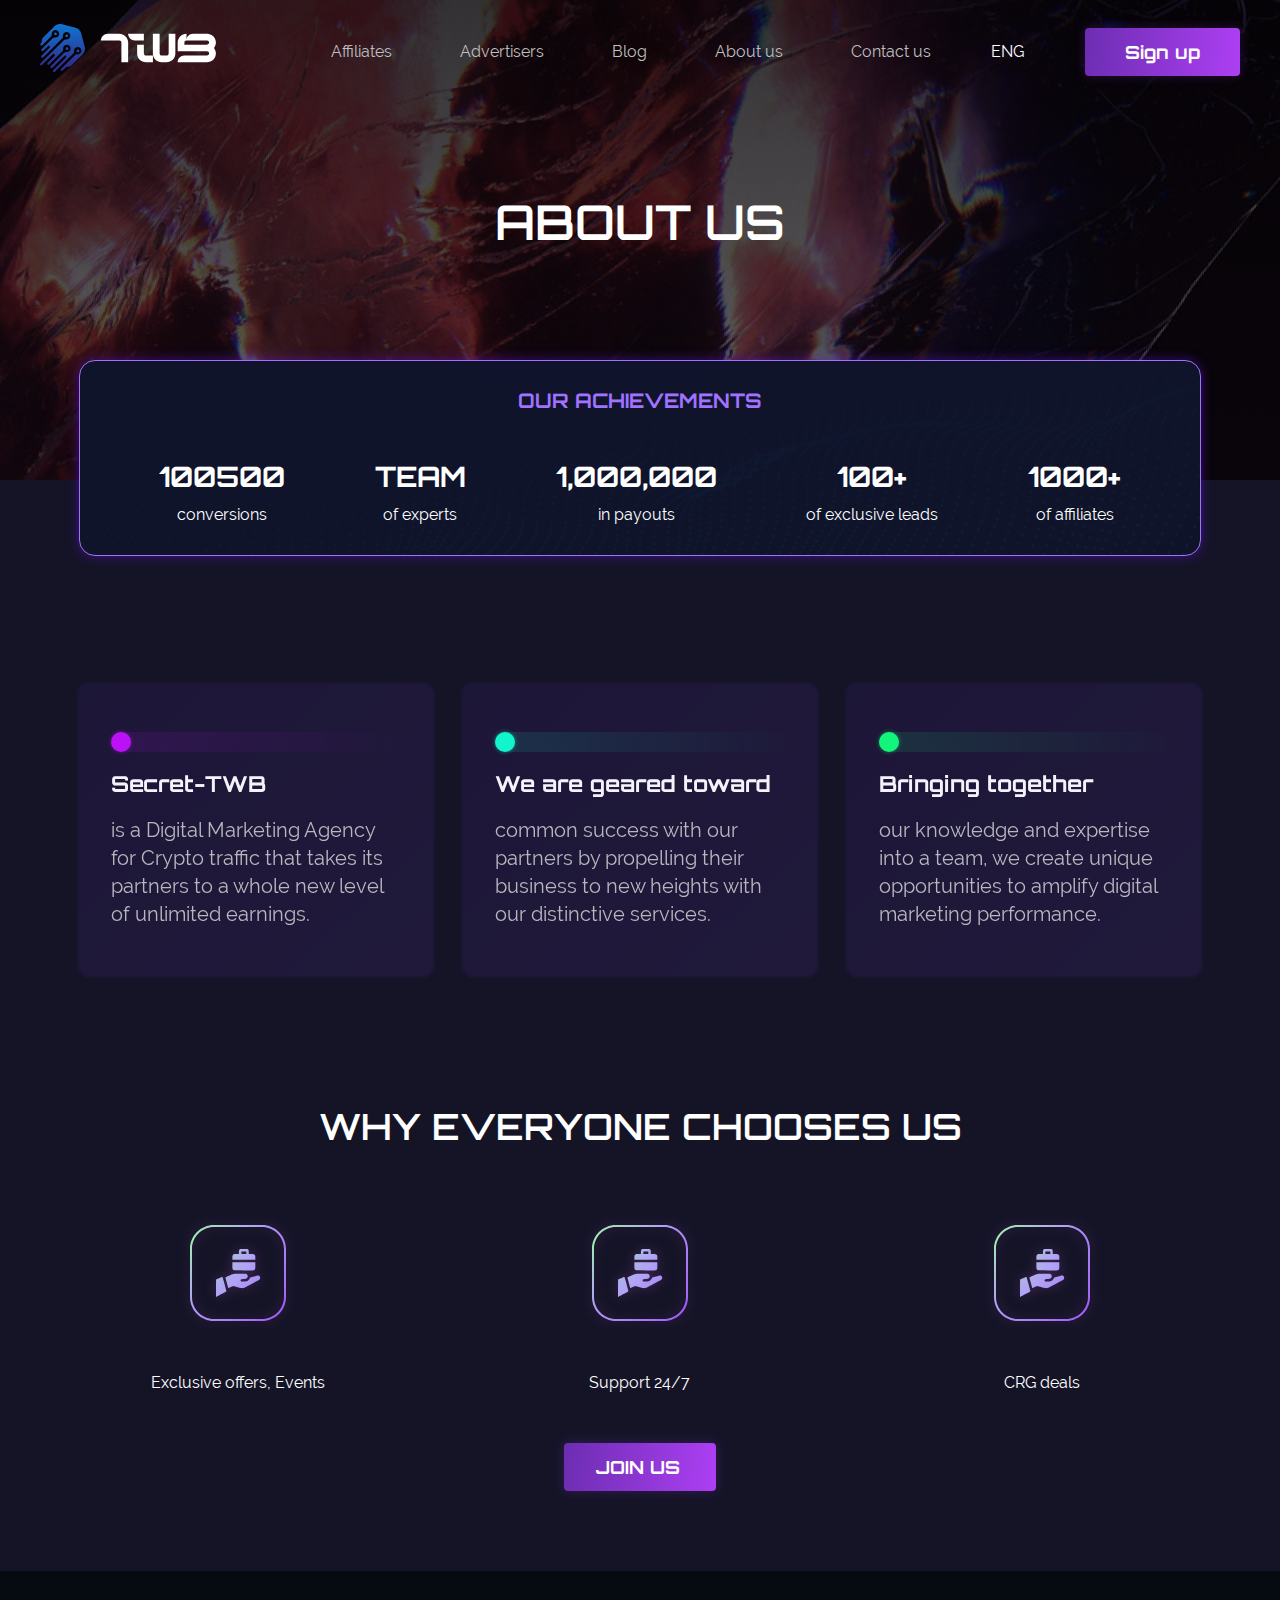
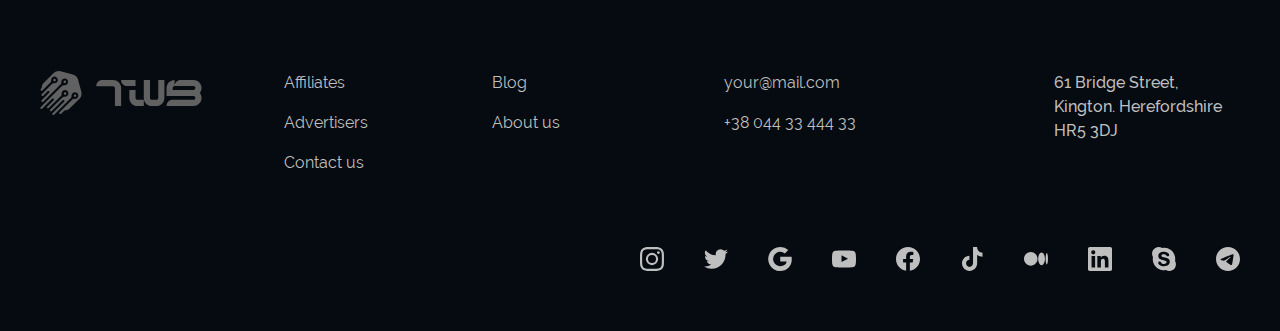
==== about.html @ 5ee5af03 "добавил файлы проекта" ====
<!DOCTYPE html>
<html lang="en">
  <head>
    <meta charset="UTF-8">
    <meta http-equiv="X-UA-Compatible" content="IE=edge">
    <meta name="viewport" content="width=device-width, initial-scale=1.0">
    <link rel="stylesheet" href="https://cdn.jsdelivr.net/npm/swiper/swiper-bundle.min.css">
    <link rel="stylesheet" href="../css/style.css">
    <title>Home</title>
  </head>
  <body>
    <header class="header header--secondary">
      <div class="container"> <a class="header__logo" href="#"><img src="../images/logo.svg" alt=""></a>
        <nav class="header-nav"> 
          <ul class="header-nav__list"> 
            <li class="header-nav__item"> <a href="">Affiliates</a></li>
            <li class="header-nav__item"> <a href="">Advertisers</a></li>
            <li class="header-nav__item"> <a href="">Blog</a></li>
            <li class="header-nav__item"> <a href="">About us</a></li>
            <li class="header-nav__item"> <a href="">Contact us</a></li>
          </ul>
          <div class="header__lang">ENG</div>
        </nav>
        <div class="header__btn btn">Sign up</div>
        <div class="header__burger"> <span> </span><span> </span><span> </span></div>
      </div>
    </header>
    <main>
      <div class="about">
        <section class="page-head"> 
          <div class="container"> 
            <h1 class="page-head__title">About us</h1>
          </div>
        </section>
        <section class="page-section">
          <div class="achievements"> 
            <div class="container"> 
              <div class="achievements-content">
                <div class="achievements__title">OUR ACHIEVEMENTS</div>
                <div class="achievements__list"> 
                  <div class="achievements__item"> <span>100500</span>conversions</div>
                  <div class="achievements__item"> <span>team</span>of experts</div>
                  <div class="achievements__item"> <span>1,000,000</span>in payouts</div>
                  <div class="achievements__item"> <span>100+</span>of exclusive leads</div>
                  <div class="achievements__item"> <span>1000+</span>of affiliates</div>
                </div>
              </div>
            </div>
          </div>
        </section>
        <section class="page-section">
          <div class="container"> 
            <div class="about__cards">
              <div class="card">
                <div class="card__line card__line--purple"> 
                  <div class="card__line-dot"></div>
                </div>
                <div class="card__title">Secret-TWB</div>
                <div class="card__desc">is a Digital Marketing Agency for Crypto traffic that takes its partners to a whole new level of unlimited earnings.</div>
              </div>
              <div class="card">
                <div class="card__line card__line--blue"> 
                  <div class="card__line-dot"></div>
                </div>
                <div class="card__title">We are geared toward</div>
                <div class="card__desc">common success with our partners by propelling their business to new heights with our distinctive services.</div>
              </div>
              <div class="card">
                <div class="card__line card__line--green"> 
                  <div class="card__line-dot"></div>
                </div>
                <div class="card__title">Bringing together</div>
                <div class="card__desc">our knowledge and expertise into a team, we create unique opportunities to amplify digital marketing performance.</div>
              </div>
            </div>
          </div>
        </section>
        <section class="page-section">
          <div class="advantages"> 
            <div class="container"> 
              <h2 class="advantages__title">Why Everyone Chooses Us</h2>
              <div class="advantages__list"> 
                <div class="advantages__item"> 
                  <div class="advantages__item-img"> <img src="../images/benefits-1.svg" alt="Events"></div>
                  <div class="advantages__item-title">Exclusive offers, Events</div>
                </div>
                <div class="advantages__item"> 
                  <div class="advantages__item-img"> <img src="../images/benefits-1.svg" alt="Events"></div>
                  <div class="advantages__item-title">Support 24/7</div>
                </div>
                <div class="advantages__item"> 
                  <div class="advantages__item-img"> <img src="../images/benefits-1.svg" alt="Events"></div>
                  <div class="advantages__item-title">CRG deals</div>
                </div>
              </div>
              <div class="advantages__btn btn">Join us</div>
            </div>
          </div>
        </section>
      </div>
    </main>
    <footer class="footer"> 
      <div class="container">
        <div class="footer-main"> <a class="footer__logo" href="#"><img src="../images/logo-footer.svg" alt="TWB"></a>
          <nav class="footer-nav"> 
            <ul class="footer-nav__list"> 
              <li class="footer-nav__item"> <a href="#">Affiliates</a></li>
              <li class="footer-nav__item"> <a href="#">Advertisers </a></li>
              <li class="footer-nav__item"> <a href="#">Contact us </a></li>
              <li class="footer-nav__item"> <a href="#">Blog</a></li>
              <li class="footer-nav__item"> <a href="#">About us</a></li>
            </ul>
          </nav>
          <div class="footer__contacts">
            <div class="footer__contacts-col"> <a class="footer__mail" href="mailto:your@mail.com">your@mail.com</a><a class="footer__tel" href="tel:+380443344433">+38 044 33 444 33</a></div>
            <div class="footer__adress">61 Bridge Street, <br> Kington. Herefordshire HR5 3DJ</div>
          </div>
        </div>
        <div class="footer__bottom">
          <div class="socials">   
            <div class="socials-col"> <a class="socials__item" href="#">
                <svg width="24" height="24" aria-hidden="true">
                  <use xlink:href="../images/sprite.svg#instagram"></use>
                </svg></a><a class="socials__item" href="#">
                <svg width="24" height="24" aria-hidden="true">
                  <use xlink:href="../images/sprite.svg#twitter"></use>
                </svg></a><a class="socials__item" href="#">
                <svg width="24" height="24" aria-hidden="true">
                  <use xlink:href="../images/sprite.svg#google"></use>
                </svg></a><a class="socials__item" href="#">
                <svg width="24" height="24" aria-hidden="true">
                  <use xlink:href="../images/sprite.svg#youtube"></use>
                </svg></a><a class="socials__item" href="#">
                <svg width="24" height="24" aria-hidden="true">
                  <use xlink:href="../images/sprite.svg#facebook"></use>
                </svg></a></div>
            <div class="socials-col"><a class="socials__item" href="#">
                <svg width="24" height="24" aria-hidden="true">
                  <use xlink:href="../images/sprite.svg#tiktok"></use>
                </svg></a><a class="socials__item" href="#">
                <svg width="24" height="24" aria-hidden="true">
                  <use xlink:href="../images/sprite.svg#medium"></use>
                </svg></a><a class="socials__item" href="#">
                <svg width="24" height="24" aria-hidden="true">
                  <use xlink:href="../images/sprite.svg#linkedin"></use>
                </svg></a><a class="socials__item" href="#">
                <svg width="24" height="24" aria-hidden="true">
                  <use xlink:href="../images/sprite.svg#skype"></use>
                </svg></a><a class="socials__item" href="#">
                <svg width="24" height="24" aria-hidden="true">
                  <use xlink:href="../images/sprite.svg#telegram"></use>
                </svg></a></div>
          </div>
        </div>
      </div>
    </footer>
    <script src="https://cdn.jsdelivr.net/npm/swiper/swiper-bundle.min.js"> </script>
    <script src="scripts/script.js"></script>
  </body>
</html>
---- css/style.css ----
@font-face {
  font-family: "Orbitron";
  src: url("../../fonts/Orbitron-Bold.ttf") format("truetype");
  font-weight: 700;
  font-style: normal;
}
@font-face {
  font-family: "Orbitron";
  src: url("../../fonts/Orbitron-SemiBold.ttf") format("truetype");
  font-weight: 800;
  font-style: normal;
}
@font-face {
  font-family: "Raleway";
  src: url("../../fonts/Raleway-Regular.ttf") format("truetype"), url("../../fonts/Raleway-Regular.eot") format("eot"), url("../../fonts/Raleway-Regular.woff") format("woff");
  font-weight: 400;
  font-style: normal;
}
@font-face {
  font-family: "Raleway";
  src: url("../../fonts/Raleway-Medium.ttf") format("truetype"), url("../../fonts/Raleway-Medium.eot") format("eot"), url("../../fonts/Raleway-Medium.woff") format("woff");
  font-weight: 500;
  font-style: normal;
}
@font-face {
  font-family: "Raleway";
  src: url("../../fonts/Raleway-Semibold.ttf") format("truetype"), url("../../fonts/Raleway-Semibold.eot") format("eot"), url("../../fonts/Raleway-Semibold.woff") format("woff");
  font-weight: 600;
  font-style: normal;
}
*, body {
  -webkit-box-sizing: border-box;
  box-sizing: border-box;
  margin: 0;
  padding: 0;
  scroll-behavior: smooth;
}

body {
  font-family: "Raleway", sans-serif;
  font-size: 16px;
  line-height: 24px;
  background-color: #151427;
  color: #fff;
}

h1, h2, h3, h4, h5, p {
  margin: 0;
  padding: 0;
}

h1 {
  font-family: "Orbitron", sans-serif;
  font-size: 48px;
  line-height: 60px;
  font-weight: 800;
  text-transform: uppercase;
}

h2 {
  font-family: "Orbitron", sans-serif;
  font-size: 36px;
  line-height: 45px;
  font-weight: 800;
  text-align: center;
  text-transform: uppercase;
}

.container {
  max-width: 1202px;
  padding: 0 40px;
  margin: 0 auto;
}

ul {
  padding-left: 0;
}

li {
  padding-left: 0;
  list-style: none;
}

img {
  max-width: 100%;
}

a {
  color: #BFBFBF;
  text-decoration: none;
}
a:hover {
  color: #B742FE;
}

.form__input {
  width: 100%;
  padding: 12px 16px;
  height: 48px;
  font-family: "Raleway";
  font-size: 18px;
  line-height: 24px;
  color: #fff;
  background: #0D1318;
  border: 1px solid #616161;
  -webkit-box-shadow: inset 0px 0px 4px rgba(0, 0, 0, 0.25);
  box-shadow: inset 0px 0px 4px rgba(0, 0, 0, 0.25);
  outline: none;
  border: 1px solid transparent;
  border-radius: 2px;
}
.form__input::-webkit-input-placeholder {
  font-size: 18px;
  line-height: 24px;
  color: #616161;
}
.form__input::-moz-placeholder {
  font-size: 18px;
  line-height: 24px;
  color: #616161;
}
.form__input:-ms-input-placeholder {
  font-size: 18px;
  line-height: 24px;
  color: #616161;
}
.form__input::-ms-input-placeholder {
  font-size: 18px;
  line-height: 24px;
  color: #616161;
}
.form__input::placeholder {
  font-size: 18px;
  line-height: 24px;
  color: #616161;
}
.form__input:focus {
  border: 1px solid #616161;
}
.form__input:focus::-webkit-input-placeholder {
  display: none;
  opacity: 0;
}
.form__input:focus::-moz-placeholder {
  display: none;
  opacity: 0;
}
.form__input:focus:-ms-input-placeholder {
  display: none;
  opacity: 0;
}
.form__input:focus::-ms-input-placeholder {
  display: none;
  opacity: 0;
}
.form__input:focus::placeholder {
  display: none;
  opacity: 0;
}
.form__input._fill {
  border: 1px solid #616161;
}

.form__textarea {
  -webkit-box-sizing: border-box;
  box-sizing: border-box;
  max-width: 630px;
  width: 100%;
  padding: 12px 16px;
  height: 144px;
  font-family: "Raleway";
  font-size: 18px;
  line-height: 24px;
  color: #fff;
  background: #0D1318;
  border: 1px solid #616161;
  -webkit-box-shadow: inset 0px 0px 4px rgba(0, 0, 0, 0.25);
  box-shadow: inset 0px 0px 4px rgba(0, 0, 0, 0.25);
  border: 1px solid transparent;
  outline: none;
  border-radius: 2px;
}
.form__textarea::-webkit-input-placeholder {
  font-size: 18px;
  line-height: 24px;
  color: #616161;
}
.form__textarea::-moz-placeholder {
  font-size: 18px;
  line-height: 24px;
  color: #616161;
}
.form__textarea:-ms-input-placeholder {
  font-size: 18px;
  line-height: 24px;
  color: #616161;
}
.form__textarea::-ms-input-placeholder {
  font-size: 18px;
  line-height: 24px;
  color: #616161;
}
.form__textarea::placeholder {
  font-size: 18px;
  line-height: 24px;
  color: #616161;
}
.form__textarea:focus {
  border: 1px solid #616161;
}
.form__textarea:focus::-webkit-input-placeholder {
  display: none;
  opacity: 0;
}
.form__textarea:focus::-moz-placeholder {
  display: none;
  opacity: 0;
}
.form__textarea:focus:-ms-input-placeholder {
  display: none;
  opacity: 0;
}
.form__textarea:focus::-ms-input-placeholder {
  display: none;
  opacity: 0;
}
.form__textarea:focus::placeholder {
  display: none;
  opacity: 0;
}
.form__textarea._fill {
  border: 1px solid #616161;
}

.form__item {
  margin-bottom: 19px;
}

.form__btn {
  margin-top: 24px;
}
.form__btn .btn {
  max-width: 100%;
  width: 100%;
}

.btn {
  display: inline-block;
  width: auto;
  font-family: "Orbitron", sans-serif;
  font-size: 18px;
  line-height: 48px;
  color: #fff;
  padding: 0 40px;
  height: 48px;
  border: none;
  outline: none;
  color: #fff;
  cursor: pointer;
  background: linear-gradient(95.28deg, #602AA5 -18.92%, #B742FE 115.82%);
  -webkit-box-shadow: 0px 0px 12px rgba(140, 54, 210, 0.25);
  box-shadow: 0px 0px 12px rgba(140, 54, 210, 0.25);
  border-radius: 4px;
}
.btn:hover {
  background: #A268EB;
  -webkit-box-shadow: 0px 0px 12px rgba(140, 54, 210, 0.25);
  box-shadow: 0px 0px 12px rgba(140, 54, 210, 0.25);
}

.header {
  width: 100%;
  padding: 24px 0;
  border-bottom: 1px solid rgba(255, 255, 255, 0.1);
}
.header--secondary {
  position: absolute;
  border-bottom: none;
  top: 0;
  left: 0;
  right: 0;
}
.header .container {
  max-width: 1370px;
  width: 100%;
  padding: 0 40px;
  margin: 0 auto;
  display: -webkit-box;
  display: -ms-flexbox;
  display: flex;
  -webkit-box-pack: justify;
  -ms-flex-pack: justify;
  justify-content: space-between;
  -webkit-box-align: center;
  -ms-flex-align: center;
  align-items: center;
}

.header-nav {
  max-width: 703px;
  width: 100%;
  display: -webkit-box;
  display: -ms-flexbox;
  display: flex;
  -webkit-box-align: center;
  -ms-flex-align: center;
  align-items: center;
}

.header-nav__list {
  display: -webkit-box;
  display: -ms-flexbox;
  display: flex;
  -webkit-box-align: center;
  -ms-flex-align: center;
  align-items: center;
  -webkit-box-pack: justify;
  -ms-flex-pack: justify;
  justify-content: space-between;
  max-width: 600px;
  width: 100%;
}

.header-nav__item {
  font-size: 16px;
  line-height: 24px;
}
.header-nav__item a {
  color: #BFBFBF;
}
.header-nav__item a:hover {
  color: #B742FE;
}

.header__lang {
  margin-left: 60px;
}

.header__burger {
  display: none;
}

.footer {
  padding: 100px 0 60px;
  background: #050B10;
}
.footer .container {
  max-width: 1370px;
  width: 100%;
}

.footer-main {
  display: -webkit-box;
  display: -ms-flexbox;
  display: flex;
  margin-bottom: 72px;
}

.footer-nav {
  max-width: 400px;
  width: 100%;
  margin: 0 40px 0 auto;
}

.footer-nav__list {
  -webkit-column-count: 2;
  -moz-column-count: 2;
  column-count: 2;
  width: 100%;
}

.footer-nav__item {
  display: block;
  font-size: 16px;
  line-height: 24px;
  margin-bottom: 16px;
}

.footer__contacts {
  display: -webkit-box;
  display: -ms-flexbox;
  display: flex;
  -webkit-box-align: start;
  -ms-flex-align: start;
  align-items: flex-start;
  -webkit-box-pack: justify;
  -ms-flex-pack: justify;
  justify-content: space-between;
  max-width: 516px;
  width: 100%;
}

.footer__mail {
  display: block;
  font-size: 16px;
  line-height: 24px;
  margin-bottom: 16px;
}

.footer__adress {
  max-width: 186px;
  font-weight: 500;
  color: #BFBFBF;
}

.socials {
  display: -webkit-box;
  display: -ms-flexbox;
  display: flex;
  -webkit-box-align: center;
  -ms-flex-align: center;
  align-items: center;
  -webkit-box-pack: end;
  -ms-flex-pack: end;
  justify-content: flex-end;
  gap: 40px;
}

.socials-col {
  display: grid;
  grid-template-columns: repeat(5, 1fr);
  gap: 40px;
}

.socials__item {
  display: block;
}
.socials__item svg {
  display: block;
  fill: #BFBFBF;
}
.socials__item:hover svg {
  fill: #B742FE;
}

.hero {
  background: url("../images/hero-bg.png") center calc(100% - 30px)/cover no-repeat;
}

.hero-content {
  display: -webkit-box;
  display: -ms-flexbox;
  display: flex;
  -webkit-box-align: center;
  -ms-flex-align: center;
  align-items: center;
  padding-bottom: 111px;
  position: relative;
}
.hero-content::before {
  display: block;
  position: absolute;
  content: "";
  bottom: 10px;
  width: 100%;
  height: 2px;
  background: rgb(255, 255, 255);
  background: -webkit-gradient(linear, left top, right top, from(rgba(255, 255, 255, 0)), color-stop(50%, rgba(255, 255, 255, 0.2077205882)), to(rgba(255, 255, 255, 0)));
  background: linear-gradient(90deg, rgba(255, 255, 255, 0) 0%, rgba(255, 255, 255, 0.2077205882) 50%, rgba(255, 255, 255, 0) 100%);
  z-index: 2;
}

.hero__title {
  font-family: "Orbitron", sans-serif;
  font-size: 48px;
  line-height: 60px;
  text-transform: uppercase;
  margin-bottom: 16px;
}

.hero__info {
  max-width: 479px;
}

.hero__desc {
  font-size: 20px;
  line-height: 28px;
  color: #BFBFBF;
}

.hero__scroll {
  position: absolute;
  width: auto;
  display: block;
  left: 50%;
  bottom: 80px;
  -webkit-transform: translateX(-50%);
  transform: translateX(-50%);
  cursor: pointer;
}
.hero__scroll span {
  display: block;
  font-family: "Orbitron", sans-serif;
  text-align: center;
  text-transform: uppercase;
  font-size: 12px;
  line-height: 15px;
  margin-bottom: 8px;
  color: #BFBFBF;
}
.hero__scroll svg {
  display: block;
  margin: 0 auto;
  -webkit-transform: translateY(0);
  transform: translateY(0);
  -webkit-transition: 0.2s;
  transition: 0.2s;
}
.hero__scroll:hover {
  opacity: 0.7;
}
.hero__scroll:hover svg {
  -webkit-transform: translateY(5px);
  transform: translateY(5px);
  -webkit-transition: 0.5s;
  transition: 0.5s;
}

.company-content {
  display: -webkit-box;
  display: -ms-flexbox;
  display: flex;
  -webkit-box-align: center;
  -ms-flex-align: center;
  align-items: center;
  padding: 84px 0 119px;
  position: relative;
}
.company-content::before {
  display: block;
  position: absolute;
  content: "";
  bottom: 10px;
  width: 100%;
  height: 2px;
  background: rgb(255, 255, 255);
  background: -webkit-gradient(linear, left top, right top, from(rgba(255, 255, 255, 0)), color-stop(50%, rgba(255, 255, 255, 0.2077205882)), to(rgba(255, 255, 255, 0)));
  background: linear-gradient(90deg, rgba(255, 255, 255, 0) 0%, rgba(255, 255, 255, 0.2077205882) 50%, rgba(255, 255, 255, 0) 100%);
  z-index: 2;
}

.company__info {
  max-width: 520px;
  width: 100%;
  margin-right: 15px;
}

.company__desc {
  font-size: 18px;
  line-height: 28px;
  margin-bottom: 40px;
  color: #BFBFBF;
}
.company__desc p + p {
  margin-top: 24px;
}

.benefits {
  padding: 100px 0 142px;
}

.benefits__title {
  margin-bottom: 64px;
}

.benefits-list {
  display: grid;
  grid-template-columns: repeat(3, 1fr);
  gap: 75px 85px;
}

.benefits__item {
  display: -webkit-box;
  display: -ms-flexbox;
  display: flex;
  -webkit-box-align: center;
  -ms-flex-align: center;
  align-items: center;
  -webkit-box-orient: vertical;
  -webkit-box-direction: normal;
  -ms-flex-direction: column;
  flex-direction: column;
  text-align: center;
}

.benefits__item-desc {
  font-size: 20px;
  line-height: 28px;
  letter-spacing: 0.3px;
}

.benefits__item-title {
  font-size: 18px;
  line-height: 32px;
  font-weight: 500;
}

.main-bottom {
  max-width: 1920px;
  width: 100%;
  margin: 0 auto;
  display: grid;
  grid-template-columns: 1fr 1fr;
}

.main-bottom__item {
  padding: 64px 66px;
  position: relative;
}
.main-bottom__item--left {
  background: url("../images/affiliates-left.png") center center/cover no-repeat;
}
.main-bottom__item--left .main-bottom__info {
  max-width: 410px;
  display: -webkit-box;
  display: -ms-flexbox;
  display: flex;
  -webkit-box-orient: vertical;
  -webkit-box-direction: normal;
  -ms-flex-direction: column;
  flex-direction: column;
  -webkit-box-align: center;
  -ms-flex-align: center;
  align-items: center;
  text-align: center;
  margin: 0 90px 0 auto;
}
.main-bottom__item--left .main-bottom__img {
  top: 22px;
  left: 14%;
}
.main-bottom__item--right {
  background: url("../images/affiliates-right.png") center center/cover no-repeat;
}
.main-bottom__item--right .main-bottom__info {
  max-width: 520px;
  display: -webkit-box;
  display: -ms-flexbox;
  display: flex;
  -webkit-box-orient: vertical;
  -webkit-box-direction: normal;
  -ms-flex-direction: column;
  flex-direction: column;
  -webkit-box-align: center;
  -ms-flex-align: center;
  align-items: center;
  text-align: center;
  margin: 0 auto 0 35px;
}
.main-bottom__item--right .main-bottom__img {
  right: 0;
  bottom: -40%;
}

.main-bottom__title {
  margin-bottom: 24px;
}

.main-bottom__desc {
  margin-bottom: 40px;
  letter-spacing: 0.3px;
  font-size: 20px;
  line-height: 32px;
  color: #BFBFBF;
}

.main-bottom__img {
  position: absolute;
}

.main-bottom__btn {
  height: 48px;
  padding: 8px 24px;
  display: -webkit-box;
  display: -ms-flexbox;
  display: flex;
  -webkit-box-align: center;
  -ms-flex-align: center;
  align-items: center;
  font-family: "Raleway", sans-serif;
  font-size: 18px;
  line-height: 32px;
  font-weight: 600;
}
.main-bottom__btn svg {
  display: block;
  margin-left: 8px;
}

.page-head {
  padding: 192px 0 0 0;
  min-height: 480px;
}
.page-head .container {
  display: -webkit-box;
  display: -ms-flexbox;
  display: flex;
  -webkit-box-orient: vertical;
  -webkit-box-direction: normal;
  -ms-flex-direction: column;
  flex-direction: column;
  -webkit-box-align: center;
  -ms-flex-align: center;
  align-items: center;
  text-align: center;
}

.page-head__title {
  margin-bottom: 40px;
}

.page-section + .page-section {
  margin-top: 128px;
}

.page-section__title {
  margin-bottom: 64px;
}

.page-head__desc {
  max-width: 438px;
  font-size: 20px;
  line-height: 1.4;
  letter-spacing: 0.3px;
  color: #BFBFBF;
  margin-bottom: 57px;
}

.page-head__scroll {
  display: -webkit-box;
  display: -ms-flexbox;
  display: flex;
  -webkit-box-align: center;
  -ms-flex-align: center;
  align-items: center;
  -webkit-box-orient: vertical;
  -webkit-box-direction: normal;
  -ms-flex-direction: column;
  flex-direction: column;
}
.page-head__scroll span {
  text-transform: uppercase;
  font-family: "Orbitron";
  font-size: 12px;
  line-height: 1.2;
  color: #BFBFBF;
  margin-bottom: 4.5px;
}

.slider__btn {
  position: absolute;
  width: 32px;
  height: 32px;
  border-radius: 50%;
  background: linear-gradient(140.19deg, rgba(217, 217, 217, 0.31) -7.53%, rgba(217, 217, 217, 0) 87.78%);
  cursor: pointer;
}
.slider__btn:hover {
  opacity: 0.5;
}

.slider__btn--next {
  position: absolute;
}
.slider__btn--next svg {
  position: absolute;
  display: block;
  top: 50%;
  left: 50%;
  -webkit-transform: translate(-50%, -50%) rotate(-90deg);
  transform: translate(-50%, -50%) rotate(-90deg);
}

.slider__btn--prev {
  position: absolute;
}
.slider__btn--prev svg {
  position: absolute;
  display: block;
  top: 50%;
  left: 50%;
  -webkit-transform: translate(-50%, -50%) rotate(90deg);
  transform: translate(-50%, -50%) rotate(90deg);
}

.slider__btn {
  position: absolute;
  top: 50%;
  -webkit-transform: translateY(-50%);
  transform: translateY(-50%);
}

.slider__btn--next {
  right: 0;
}

.slider__btn--prev {
  left: 0;
}

.swiper-pagination {
  display: -webkit-box;
  display: -ms-flexbox;
  display: flex;
  -webkit-box-align: center;
  -ms-flex-align: center;
  align-items: center;
  -webkit-box-pack: center;
  -ms-flex-pack: center;
  justify-content: center;
  bottom: 0;
}
.swiper-pagination-bullet {
  width: 12px;
  height: 12px;
  display: block;
  margin: 0 8px;
  opacity: 0.2;
  background: #D9D9D9;
}
.swiper-pagination-bullet-active {
  opacity: 0.6;
}

.affiliates .page-head {
  background: url("../images/affiliates-bg.png") center center/cover no-repeat;
}

.affiliates__items {
  display: grid;
  grid-template-columns: 1fr 1fr;
  gap: 90px;
  padding: 80px 30px 0;
}

.contacts .page-head {
  background: url("../images/contacts-bg.png") center center/cover no-repeat;
}
.contacts .page-head__title {
  margin-bottom: 24px;
}

.contacts-feed {
  padding-top: 64px;
  padding-bottom: 80px;
}

.contacts-feed__title {
  margin-bottom: 48px;
}

.contacts__form {
  max-width: 630px;
  width: 100%;
  margin: 0 auto;
}

.events {
  padding-top: 96px;
}
.events .container {
  max-width: 1290px;
}

.events__title {
  max-width: 664px;
  margin: 0 auto 64px;
}

.events__slider {
  padding: 0 84px;
  position: relative;
}

.events__slider-wrapper {
  overflow: hidden;
  position: relative;
  padding-bottom: 36px;
}

.event__slider-img {
  margin-bottom: 16px;
  border-radius: 12px;
  overflow: hidden;
}
.event__slider-img img {
  width: 100%;
  display: block;
}

.event__slider-title {
  margin-bottom: 16px;
  font-size: 20px;
  line-height: 1.3;
  letter-spacing: 0.3px;
}

.event__slider-date {
  font-size: 14px;
  line-height: 1.3;
  color: #BFBFBF;
}

.events__cards {
  max-width: 990px;
  padding: 96px 0 64px;
  margin: 0 auto;
  display: grid;
  grid-template-columns: 1fr 1fr;
  grid-gap: 90px;
}

.about {
  padding-bottom: 80px;
}
.about .page-head {
  background: url("../images/about-bg.png") center center/cover no-repeat;
}

.about__cards {
  display: grid;
  grid-template-columns: repeat(3, 1fr);
  gap: 30px;
}

.advantages__title {
  margin-bottom: 64px;
}

.advantages__list {
  display: grid;
  grid-template-columns: repeat(3, 1fr);
  gap: 85px;
}

.advantages__item {
  display: -webkit-box;
  display: -ms-flexbox;
  display: flex;
  -webkit-box-align: center;
  -ms-flex-align: center;
  align-items: center;
  -webkit-box-orient: vertical;
  -webkit-box-direction: normal;
  -ms-flex-direction: column;
  flex-direction: column;
}

.advantages__item-img {
  margin-bottom: 31px;
}

.advantages__btn {
  max-width: 152px;
  display: block;
  margin: 48px auto 0;
  text-transform: uppercase;
  white-space: nowrap;
  padding: 0 32px;
}

.achievements {
  margin-top: -120px;
}

.achievements-content {
  background: url("../images/achievements-bg.png") center center/cover no-repeat, #10152B;
  border: 1px solid #A072FF;
  -webkit-box-shadow: 0px 0px 12px rgba(100, 21, 229, 0.5);
  box-shadow: 0px 0px 12px rgba(100, 21, 229, 0.5);
  border-radius: 16px;
  padding: 24px;
}

.achievements__title {
  text-transform: uppercase;
  text-align: center;
  font-family: "Orbitron";
  font-size: 20px;
  line-height: 32px;
  margin-bottom: 40px;
  color: #A072FF;
}

.achievements__list {
  display: -webkit-box;
  display: -ms-flexbox;
  display: flex;
  -webkit-box-pack: justify;
  -ms-flex-pack: justify;
  justify-content: space-between;
  max-width: 962px;
  margin: 0 auto;
}

.achievements__item {
  display: -webkit-box;
  display: -ms-flexbox;
  display: flex;
  -webkit-box-align: center;
  -ms-flex-align: center;
  align-items: center;
  -webkit-box-orient: vertical;
  -webkit-box-direction: normal;
  -ms-flex-direction: column;
  flex-direction: column;
  font-size: 16px;
  line-height: 2;
}
.achievements__item span {
  display: block;
  margin-bottom: 3px;
  font-family: "Orbitron";
  font-size: 28px;
  line-height: 1.4;
  text-transform: uppercase;
  font-weight: 700;
}

.services__title {
  margin-bottom: 64px;
}

.services__list {
  display: grid;
  grid-template-columns: repeat(3, 1fr);
  gap: 85px;
}

.partners {
  padding-bottom: 64px;
}
.partners .container {
  max-width: 1270px;
  padding: 0;
  position: relative;
}

.partners__title {
  margin-bottom: 64px;
}

.partners__list {
  position: relative;
  padding: 0 76px;
}

.partners__slider {
  overflow: hidden;
  position: relative;
  padding-bottom: 36px;
}

.partners__item {
  padding: 24px 24px 46px;
  background: linear-gradient(137.71deg, rgba(77, 43, 146, 0.2) -7.29%, rgba(146, 98, 241, 0.05) 109.93%);
  border-radius: 4px;
  display: -webkit-box;
  display: -ms-flexbox;
  display: flex;
  -webkit-box-align: center;
  -ms-flex-align: center;
  align-items: center;
  -webkit-box-orient: vertical;
  -webkit-box-direction: normal;
  -ms-flex-direction: column;
  flex-direction: column;
  position: relative;
  z-index: 1;
}

.partners__item-img {
  margin-bottom: 24px;
}

.partners__item-desc {
  text-align: center;
  font-size: 16px;
  line-height: 1.5;
}

.blog-head {
  max-width: 1122px;
  margin: 0 auto;
  width: 100%;
  position: relative;
  min-height: 384px;
}
.blog-head .container {
  max-width: 1010px;
}

.blog-head__img {
  position: absolute;
  top: 0;
  left: 0;
  right: 0;
  bottom: 0;
}
.blog-head__img img {
  display: block;
  height: 384px;
  width: 100%;
  -o-object-fit: cover;
  object-fit: cover;
}

.blog-head__info {
  padding: 48px;
  position: relative;
  position: absolute;
  bottom: 0;
  left: 0;
  right: 0;
  height: 202px;
}
.blog-head__info::before {
  position: absolute;
  z-index: 1;
  content: "";
  display: block;
  width: 100%;
  height: 100%;
  left: 0;
  bottom: 0;
  right: 0;
  top: 0;
  background: -webkit-gradient(linear, left top, left bottom, from(rgba(0, 0, 0, 0)), to(#000000));
  background: linear-gradient(180deg, rgba(0, 0, 0, 0) 0%, #000000 100%);
}
.blog-head__info .container {
  position: relative;
  z-index: 2;
}

.blog-head__date {
  font-size: 16px;
  line-height: 24px;
  font-weight: 500;
  margin-bottom: 16px;
}

.blog-head__title {
  font-size: 28px;
  line-height: 32px;
  font-weight: 700;
}

.blog-info {
  max-width: 1010px;
  margin: 0 auto;
  padding: 0 40px;
  padding-top: 48px;
  display: -webkit-box;
  display: -ms-flexbox;
  display: flex;
  -webkit-box-pack: justify;
  -ms-flex-pack: justify;
  justify-content: space-between;
  -webkit-box-align: start;
  -ms-flex-align: start;
  align-items: flex-start;
}

.blog__asside {
  max-width: 258px;
  width: 100%;
}

.blog__nav {
  padding: 22px 24px;
  background-color: #232A30;
  font-size: 18px;
  line-height: 24px;
  margin-bottom: 48px;
}

.blog__nav-title {
  margin-bottom: 16px;
  color: #DBDBDB;
}

.blog-nav__list {
  counter-reset: section;
}

.blog__nav-item {
  font-size: 14px;
  line-height: 22px;
  padding-left: 28px;
  color: #DBDBDB;
  margin-bottom: 16px;
  position: relative;
  counter-increment: section;
}
.blog__nav-item::before {
  content: counter(section) ".";
  position: absolute;
  left: 0;
  top: 0;
  font-size: 16px;
  line-height: 24px;
  font-weight: 600;
  color: #fff;
}
.blog__nav-item:last-of-type {
  margin-bottom: 0;
}

.blog__main {
  max-width: 576px;
  font-size: 20px;
  line-height: 32px;
  color: #BFBFBF;
}

.blog__section {
  margin: 48px 0;
}
.blog__section:first-of-type {
  margin-top: 0;
}
.blog__section h3 {
  margin-bottom: 24px;
  color: #fff;
}
.blog__section ul {
  margin: 24px 0;
}
.blog__section ul li {
  padding-left: 24px;
  position: relative;
}
.blog__section ul li::before {
  content: "";
  display: block;
  position: absolute;
  top: 12px;
  left: 8px;
  width: 3px;
  height: 3px;
  background-color: #BFBFBF;
  border-radius: 50%;
}
.blog__section ul li + li {
  margin-top: 24px;
}
.blog__section p + p {
  margin-top: 24px;
}

.blog {
  padding: 48px 0 64px;
}

.blog__title {
  margin-bottom: 48px;
}

.blog__item {
  display: -webkit-box;
  display: -ms-flexbox;
  display: flex;
  -webkit-box-align: start;
  -ms-flex-align: start;
  align-items: flex-start;
  margin-bottom: 58px;
  gap: 30px;
}
.blog__item:last-of-type {
  margin-bottom: 0;
}
.blog__item--xl {
  display: grid;
  grid-template-columns: 1fr 1fr;
}
.blog__item--xl .blog__item-img {
  max-width: 100%;
  background: -webkit-gradient(linear, left top, left bottom, from(rgb(156, 255, 160)), color-stop(rgb(177, 162, 247)), to(rgb(155, 64, 247)));
  background: linear-gradient(rgb(156, 255, 160), rgb(177, 162, 247), rgb(155, 64, 247));
  display: -webkit-box;
  display: -ms-flexbox;
  display: flex;
  -webkit-box-align: center;
  -ms-flex-align: center;
  align-items: center;
  -webkit-box-pack: center;
  -ms-flex-pack: center;
  justify-content: center;
  border-radius: 4px;
}
.blog__item--xl .blog__item-img img {
  width: calc(100% - 4px);
  height: calc(100% - 4px);
  margin: 2px;
  display: block;
}

.blog__item-img {
  max-width: 354px;
  width: 100%;
}
.blog__item-img img {
  width: 100%;
  display: block;
}

.blog__item-date {
  font-size: 16px;
  line-height: 24px;
  margin-bottom: 16px;
  color: #BFBFBF;
}

.blog__item-desc {
  font-size: 18px;
  line-height: 28px;
  margin-bottom: 16px;
}

.blog-pagination {
  display: -webkit-box;
  display: -ms-flexbox;
  display: flex;
  -webkit-box-pack: center;
  -ms-flex-pack: center;
  justify-content: center;
  gap: 12px;
  margin-top: 64px;
}

.pagination__item {
  width: 32px;
  height: 32px;
  border: 1px solid #616161;
  border-radius: 4px;
  display: -webkit-box;
  display: -ms-flexbox;
  display: flex;
  -webkit-box-align: center;
  -ms-flex-align: center;
  align-items: center;
  -webkit-box-pack: center;
  -ms-flex-pack: center;
  justify-content: center;
}
.pagination__item-num {
  border-color: #A072FF;
  background-color: #A072FF;
  color: #fff;
}

.pagination__text {
  display: -webkit-box;
  display: -ms-flexbox;
  display: flex;
  -webkit-box-align: center;
  -ms-flex-align: center;
  align-items: center;
  color: #BFBFBF;
  font-size: 16px;
  line-height: 22px;
}
.pagination__text span {
  display: block;
  margin-left: 5px;
}

.advertisers .page-head {
  background: url("../images/advertisers-bg.png") center center/cover no-repeat;
}

.advertisers__cards {
  padding-top: 64px;
  display: grid;
  grid-template-columns: repeat(2, 1fr);
  gap: 90px;
  max-width: 990px;
  margin: 0 auto;
}

.card {
  padding: 48px 32px;
  background: linear-gradient(137.71deg, rgba(36, 18, 73, 0.2) -7.29%, rgba(146, 98, 241, 0.05) 109.93%);
  -webkit-backdrop-filter: blur(12px);
  backdrop-filter: blur(12px);
  border-radius: 12px;
  position: relative;
}
.card::before {
  position: absolute;
  content: "";
  top: -2px;
  left: -2px;
  right: -2px;
  bottom: -2px;
  width: calc(100% + 4px);
  height: calc(100% + 4px);
  background: -webkit-gradient(linear, left top, left bottom, from(rgba(104, 58, 197, 0.068)));
  background: linear-gradient(rgba(104, 58, 197, 0.068) rgba(202, 177, 255, 0.05) rgba(54, 40, 83, 0.066));
  border-radius: 12px;
}

.card__line {
  margin-bottom: 16px;
  width: 100%;
  height: 20px;
  position: relative;
}
.card__line::before {
  position: absolute;
  width: 100%;
  height: 100%;
  content: "";
  background: -webkit-gradient(linear, left top, right top, from(rgba(186, 18, 245, 0.6)), color-stop(100%, rgba(217, 217, 217, 0)), to(rgba(186, 18, 245, 0)));
  background: linear-gradient(90deg, rgba(186, 18, 245, 0.6) 0%, rgba(217, 217, 217, 0) 100%, rgba(186, 18, 245, 0) 100%);
  opacity: 0.2;
  left: 12px;
}
.card__line--purple::before {
  background: -webkit-gradient(linear, left top, right top, from(rgba(186, 18, 245, 0.6)), color-stop(100%, rgba(217, 217, 217, 0)), to(rgba(186, 18, 245, 0)));
  background: linear-gradient(90deg, rgba(186, 18, 245, 0.6) 0%, rgba(217, 217, 217, 0) 100%, rgba(186, 18, 245, 0) 100%);
}
.card__line--purple .card__line-dot {
  background: #BA12F5;
  -webkit-box-shadow: 0px 0px 4px rgba(186, 18, 245, 0.5);
  box-shadow: 0px 0px 4px rgba(186, 18, 245, 0.5);
}
.card__line--blue::before {
  background: -webkit-gradient(linear, left top, right top, from(rgba(17, 245, 204, 0.6)), color-stop(100%, rgba(217, 217, 217, 0)), to(rgba(17, 245, 204, 0)));
  background: linear-gradient(90deg, rgba(17, 245, 204, 0.6) 0%, rgba(217, 217, 217, 0) 100%, rgba(17, 245, 204, 0) 100%);
}
.card__line--blue .card__line-dot {
  background: #12F5CC;
  -webkit-box-shadow: 0px 0px 4px rgba(18, 245, 204, 0.5);
  box-shadow: 0px 0px 4px rgba(18, 245, 204, 0.5);
}
.card__line--green::before {
  background: -webkit-gradient(linear, left top, right top, from(rgba(18, 245, 122, 0.6)), color-stop(100%, rgba(217, 217, 217, 0)), to(rgba(18, 245, 122, 0)));
  background: linear-gradient(90deg, rgba(18, 245, 122, 0.6) 0%, rgba(217, 217, 217, 0) 100%, rgba(18, 245, 122, 0) 100%);
  opacity: 0.2;
}
.card__line--green .card__line-dot {
  background: #12F57A;
  -webkit-box-shadow: 0px 0px 4px rgba(18, 245, 122, 0.5);
  box-shadow: 0px 0px 4px rgba(18, 245, 122, 0.5);
}

.card__line-dot {
  position: absolute;
  content: "";
  left: 0;
  top: 0;
  width: 20px;
  height: 20px;
  background: #BA12F5;
  opacity: 1;
  -webkit-box-shadow: 0px 0px 4px rgba(186, 18, 245, 0.5);
  box-shadow: 0px 0px 4px rgba(186, 18, 245, 0.5);
  border-radius: 50%;
  z-index: 1;
}

.card__title {
  margin-bottom: 16px;
  font-family: "Orbitron", sans-serif;
  font-size: 22px;
  line-height: 32px;
}

.card__desc {
  font-size: 20px;
  line-height: 28px;
  color: #BFBFBF;
}

.item {
  display: -webkit-box;
  display: -ms-flexbox;
  display: flex;
  -webkit-box-orient: vertical;
  -webkit-box-direction: normal;
  -ms-flex-direction: column;
  flex-direction: column;
  -webkit-box-align: center;
  -ms-flex-align: center;
  align-items: center;
}

.item__img {
  margin-bottom: 32px;
}

@media (max-width: 1919px) {
  .main-bottom__item--left .main-bottom__info {
    margin: 0 auto;
  }
  .main-bottom__item--left .main-bottom__img {
    max-width: 189px;
    left: -100px;
    top: 22px;
  }
  .main-bottom__item--left .main-bottom__img img {
    width: 100%;
    display: block;
  }
  .main-bottom__item--right .main-bottom__info {
    margin: 0 auto;
  }
  .main-bottom__item--right .main-bottom__img {
    max-width: 262px;
    right: 0px;
    bottom: -120px;
  }
  .main-bottom__item--right .main-bottom__img img {
    width: 100%;
    display: block;
  }
}

@media (max-width: 1200px) {
  .header-nav {
    display: none;
  }
  .header__btn {
    margin: 0 76px 0 auto;
  }
  .header__burger {
    display: block;
    width: 30px;
    height: 20px;
    display: -webkit-box;
    display: -ms-flexbox;
    display: flex;
    -webkit-box-orient: vertical;
    -webkit-box-direction: normal;
    -ms-flex-direction: column;
    flex-direction: column;
    -webkit-box-pack: justify;
    -ms-flex-pack: justify;
    justify-content: space-between;
  }
  .header__burger span {
    display: block;
    height: 2px;
    width: 100%;
    background-color: #fff;
  }
  .footer {
    padding: 64px 0;
  }
  .footer-main {
    display: grid;
    grid-template-columns: 1fr 1fr;
    grid-template-rows: 44px 1fr;
    grid-gap: 32px 24px;
    margin-bottom: 32px;
  }
  .footer__logo {
    grid-row: 1/2;
    grid-column: 1/2;
  }
  .footer-nav {
    margin: 0;
    grid-row: 2/3;
    grid-column: 1/2;
  }
  .footer-nav__list {
    -webkit-column-count: 1;
    -moz-column-count: 1;
    column-count: 1;
  }
  .footer-nav__item:last-of-type {
    margin-bottom: 0;
  }
  .footer__contacts {
    -webkit-box-orient: vertical;
    -webkit-box-direction: normal;
    -ms-flex-direction: column;
    flex-direction: column;
    grid-row: 2/3;
    grid-column: 2/3;
  }
  .footer__contacts-col {
    margin-bottom: 16px;
  }
  .footer__adress {
    max-width: 237px;
  }
  .socials {
    -webkit-box-pack: start;
    -ms-flex-pack: start;
    justify-content: flex-start;
    -ms-flex-wrap: wrap;
    flex-wrap: wrap;
  }
  .achievements__list {
    -ms-flex-wrap: wrap;
    flex-wrap: wrap;
    padding: 0 56px;
    gap: 27.5px;
  }
}

@media (max-width: 1024px) {
  .container {
    padding: 0 20px;
  }
  .header .container {
    padding: 0 20px;
  }
  .footer .container {
    padding: 0 20px;
  }
  .hero-content {
    -webkit-box-orient: vertical;
    -webkit-box-direction: normal;
    -ms-flex-direction: column;
    flex-direction: column;
    text-align: center;
    padding-bottom: 195px;
  }
  .company-content {
    padding: 64px 0;
    -webkit-box-orient: vertical;
    -webkit-box-direction: normal;
    -ms-flex-direction: column;
    flex-direction: column;
  }
  .company__info {
    max-width: 342px;
    margin: 0 auto;
    text-align: center;
    display: -webkit-box;
    display: -ms-flexbox;
    display: flex;
    -webkit-box-orient: vertical;
    -webkit-box-direction: normal;
    -ms-flex-direction: column;
    flex-direction: column;
    -webkit-box-align: center;
    -ms-flex-align: center;
    align-items: center;
  }
  .benefits {
    padding: 96px 0 128px;
  }
  .benefits-list {
    gap: 96px 23px;
    grid-template-columns: 1fr 1fr;
  }
  .main-bottom {
    grid-template-columns: 1fr;
    overflow-x: hidden;
  }
  .main-bottom__item--left .main-bottom__info {
    margin: 0 auto;
  }
  .main-bottom__item--left .main-bottom__img {
    max-width: 134px;
    left: -50px;
    top: 58px;
  }
  .main-bottom__item--left .main-bottom__img img {
    width: 100%;
    display: block;
  }
  .main-bottom__item--right .main-bottom__info {
    margin: 0 auto;
  }
  .main-bottom__item--right .main-bottom__img {
    max-width: 232px;
    right: -80px;
    bottom: 0px;
  }
  .main-bottom__item--right .main-bottom__img img {
    width: 100%;
    display: block;
  }
  .events__cards {
    max-width: 472px;
    grid-template-columns: 1fr;
    gap: 64px;
  }
  .about__cards {
    grid-template-columns: 1fr;
    gap: 64px;
    max-width: 472px;
    margin: 0 auto;
  }
  .advantages__list {
    grid-template-columns: repeat(2, 1fr);
    gap: 96px 24px;
  }
  .advantages__item:last-of-type {
    grid-column: span 2;
  }
  .partners .container {
    padding: 0 20px;
  }
  .partners__list {
    padding: 0 99px;
  }
  .blog-info {
    padding: 40px 20px 0;
    -webkit-box-orient: vertical;
    -webkit-box-direction: reverse;
    -ms-flex-direction: column-reverse;
    flex-direction: column-reverse;
  }
  .blog__asside {
    max-width: 100%;
    display: -webkit-box;
    display: -ms-flexbox;
    display: flex;
    -webkit-box-orient: vertical;
    -webkit-box-direction: reverse;
    -ms-flex-direction: column-reverse;
    flex-direction: column-reverse;
  }
  .blog__links {
    margin-bottom: 40px;
  }
  .blog__nav {
    width: calc(100% + 40px);
    margin: 0 -20px 40px;
  }
  .blog__main {
    max-width: 100%;
  }
  .blog__section {
    margin: 40px 0;
  }
  .blog__section-img {
    width: calc(100% + 40px);
    margin: 0 -20px;
  }
  .blog__section-img img {
    width: 100%;
    display: block;
  }
  .blog {
    padding: 48px 0 80px;
  }
  .blog__title {
    margin-bottom: 64px;
    text-align: center;
  }
  .blog__item {
    gap: 24px;
    margin-bottom: 48px;
  }
  .blog__item--xl {
    grid-template-columns: 1fr;
  }
  .advertisers__cards {
    grid-template-columns: 1fr;
    max-width: 472px;
    margin: 0 auto;
    gap: 64px;
  }
}

@media (max-width: 960px) {
  .event__slider-img img {
    height: 258px;
    -o-object-fit: cover;
    object-fit: cover;
  }
}

@media (max-width: 767px) {
  h1 {
    font-size: 32px;
    line-height: 40px;
  }
  h2 {
    font-size: 28px;
    line-height: 35px;
  }
  .container {
    padding: 0 15px;
  }
  .btn {
    font-size: 20px;
  }
  .header .container {
    padding: 0 15px;
  }
  .header__btn {
    display: none;
  }
  .header__logo {
    height: 48px;
  }
  .header__logo img {
    width: auto;
    height: 100%;
  }
  .footer .container {
    padding: 0 15px;
  }
  .footer-main {
    grid-template-columns: 1fr;
    grid-template-rows: 1fr;
    gap: 0;
  }
  .footer__logo {
    grid-row: inherit;
    grid-column: inherit;
    display: block;
    margin-bottom: 32px;
  }
  .footer-nav {
    grid-row: inherit;
    grid-column: inherit;
    margin-bottom: 24px;
  }
  .footer__contacts {
    grid-row: inherit;
    grid-column: inherit;
  }
  .socials-col {
    width: 100%;
  }
  .hero__title {
    font-size: 24px;
    line-height: 30px;
  }
  .hero__desc {
    font-size: 16px;
    line-height: 24px;
  }
  .company__desc {
    font-size: 16px;
    line-height: 24px;
  }
  .company__img {
    display: none;
  }
  .benefits {
    padding: 80px 0;
  }
  .benefits__title {
    margin-bottom: 54px;
  }
  .benefits-list {
    grid-template-columns: 1fr;
    gap: 80px;
  }
  .main-bottom__item--left {
    padding: 84px 15px;
  }
  .main-bottom__item--left .main-bottom__img {
    display: none;
  }
  .main-bottom__item--right {
    padding: 74px 15px;
  }
  .main-bottom__item--right .main-bottom__img {
    display: none;
  }
  .main-bottom__desc {
    font-size: 16px;
    line-height: 24px;
  }
  .page-head {
    padding: 158px 0 0 0;
    height: 356px;
    min-height: initial;
  }
  .page-head__title {
    margin-bottom: 24px;
  }
  .page-section + .page-section {
    margin-top: 80px;
  }
  .page-head__scroll {
    display: none;
  }
  .slider__btn {
    display: none;
  }
  .contacts-feed {
    padding: 40px 0 80px;
  }
  .events {
    padding: 80px 15px 0;
  }
  .events__title {
    margin-bottom: 48px;
  }
  .events__cards {
    gap: 40px;
    padding: 80px 0 40px;
  }
  .about__cards {
    gap: 40px;
  }
  .advantages__list {
    grid-template-columns: 1fr;
    gap: 80px;
  }
  .advantages__item:last-of-type {
    grid-column: span 1;
  }
  .achievements {
    margin-top: -20px;
  }
  .achievements__list {
    display: grid;
    grid-template-columns: repeat(2, 1fr);
    grid-template-rows: repeat(3, 1fr);
    gap: 48px 18px;
    padding: 0;
  }
  .achievements__item {
    line-height: 1.5;
  }
  .achievements__item:nth-of-type(3) {
    grid-row: 3/4;
    grid-column: span 2;
  }
  .achievements__item span {
    font-size: 20px;
    line-height: 1.6;
  }
  .partners__list {
    padding: 0;
  }
  .blog-head {
    min-height: 320px;
  }
  .blog-head__img img {
    height: 320px;
  }
  .blog-head__info {
    padding: 37px 0;
    height: auto;
  }
  .blog-head__title {
    font-size: 20px;
    line-height: 28px;
  }
  .blog__main {
    font-size: 16px;
    line-height: 32px;
  }
  .blog__section h3 {
    font-size: 18px;
    line-height: 22px;
  }
  .blog {
    padding: 60px 0 80px;
  }
  .blog__title {
    margin-bottom: 40px;
  }
  .blog__item {
    display: grid;
    grid-template-columns: 1fr;
    gap: 24px;
    margin-bottom: 40px;
  }
  .blog__item-img {
    max-width: 100%;
  }
  .blog__item-desc {
    font-size: 16px;
    line-height: 24px;
  }
  .advertisers__cards {
    gap: 40px;
  }
  .card__desc {
    font-size: 16px;
    line-height: 24px;
  }
}

@media (max-width: 495px) {
  .socials {
    -webkit-box-orient: vertical;
    -webkit-box-direction: normal;
    -ms-flex-direction: column;
    flex-direction: column;
    width: 100%;
  }
  .socials__item svg {
    display: block;
    margin: 0 auto;
  }
}
/*# sourceMappingURL=style.css.map */
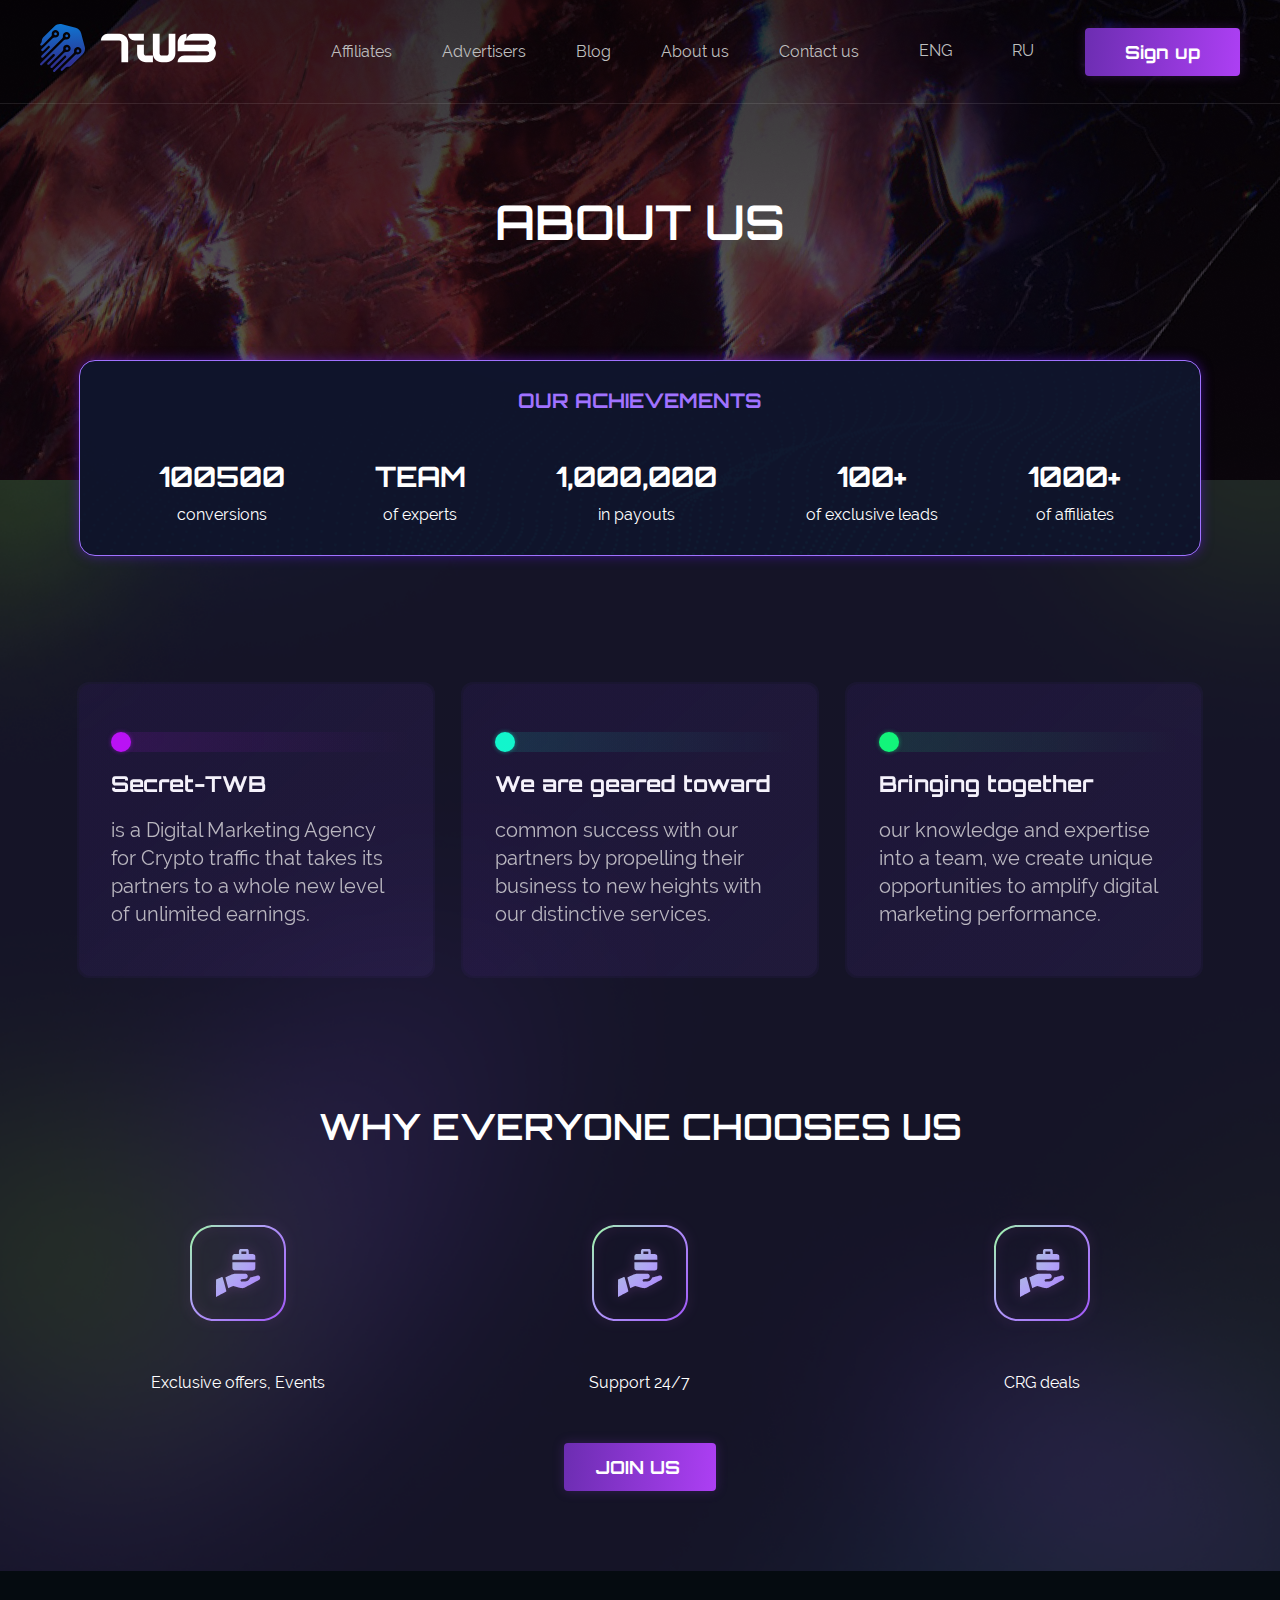
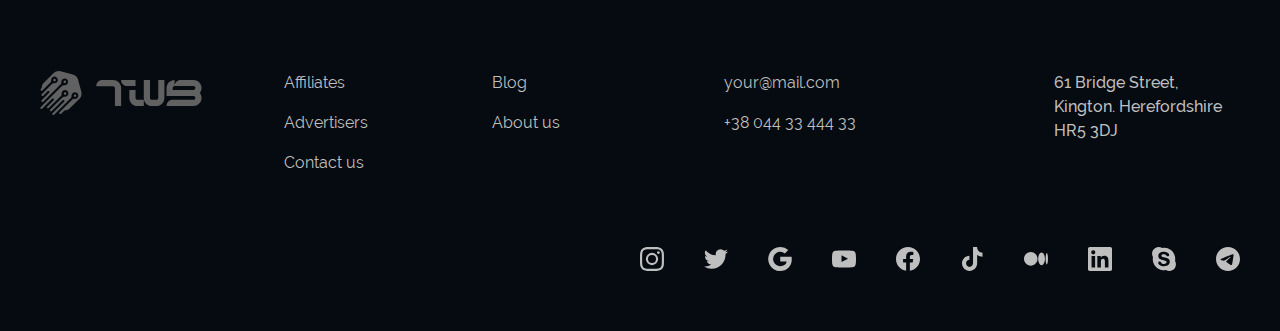
==== commit 0ff0ab0c: "Add files via upload" ====
--- a/about.html
+++ b/about.html
@@ -12,6 +12,14 @@
     <header class="header header--secondary">
       <div class="container"> <a class="header__logo" href="#"><img src="../images/logo.svg" alt=""></a>
         <nav class="header-nav"> 
+          <div class="header-nav__head"> 
+            <div class="header-nav__logo"> <img src="../images/logo.svg" alt=""></div>
+            <div class="header-nav__close">
+                  <svg width="24" height="24" aria-hidden="true">
+                    <use xlink:href="../images/sprite.svg#ico-close"></use>
+                  </svg>
+            </div>
+          </div>
           <ul class="header-nav__list"> 
             <li class="header-nav__item"> <a href="">Affiliates</a></li>
             <li class="header-nav__item"> <a href="">Advertisers</a></li>
@@ -19,7 +27,9 @@
             <li class="header-nav__item"> <a href="">About us</a></li>
             <li class="header-nav__item"> <a href="">Contact us</a></li>
           </ul>
-          <div class="header__lang">ENG</div>
+          <div class="header__lang" id="lang-en">ENG</div>
+          <div class="header__lang" id="lang-ru">RU</div>
+          <div class="header-nav__btn btn">Sign up</div>
         </nav>
         <div class="header__btn btn">Sign up</div>
         <div class="header__burger"> <span> </span><span> </span><span> </span></div>
@@ -119,37 +129,37 @@
         <div class="footer__bottom">
           <div class="socials">   
             <div class="socials-col"> <a class="socials__item" href="#">
-                <svg width="24" height="24" aria-hidden="true">
-                  <use xlink:href="../images/sprite.svg#instagram"></use>
-                </svg></a><a class="socials__item" href="#">
-                <svg width="24" height="24" aria-hidden="true">
-                  <use xlink:href="../images/sprite.svg#twitter"></use>
-                </svg></a><a class="socials__item" href="#">
-                <svg width="24" height="24" aria-hidden="true">
-                  <use xlink:href="../images/sprite.svg#google"></use>
-                </svg></a><a class="socials__item" href="#">
-                <svg width="24" height="24" aria-hidden="true">
-                  <use xlink:href="../images/sprite.svg#youtube"></use>
-                </svg></a><a class="socials__item" href="#">
-                <svg width="24" height="24" aria-hidden="true">
-                  <use xlink:href="../images/sprite.svg#facebook"></use>
-                </svg></a></div>
+                    <svg width="24" height="24" aria-hidden="true">
+                      <use xlink:href="../images/sprite.svg#instagram"></use>
+                    </svg></a><a class="socials__item" href="#">
+                    <svg width="24" height="24" aria-hidden="true">
+                      <use xlink:href="../images/sprite.svg#twitter"></use>
+                    </svg></a><a class="socials__item" href="#">
+                    <svg width="24" height="24" aria-hidden="true">
+                      <use xlink:href="../images/sprite.svg#google"></use>
+                    </svg></a><a class="socials__item" href="#">
+                    <svg width="24" height="24" aria-hidden="true">
+                      <use xlink:href="../images/sprite.svg#youtube"></use>
+                    </svg></a><a class="socials__item" href="#">
+                    <svg width="24" height="24" aria-hidden="true">
+                      <use xlink:href="../images/sprite.svg#facebook"></use>
+                    </svg></a></div>
             <div class="socials-col"><a class="socials__item" href="#">
-                <svg width="24" height="24" aria-hidden="true">
-                  <use xlink:href="../images/sprite.svg#tiktok"></use>
-                </svg></a><a class="socials__item" href="#">
-                <svg width="24" height="24" aria-hidden="true">
-                  <use xlink:href="../images/sprite.svg#medium"></use>
-                </svg></a><a class="socials__item" href="#">
-                <svg width="24" height="24" aria-hidden="true">
-                  <use xlink:href="../images/sprite.svg#linkedin"></use>
-                </svg></a><a class="socials__item" href="#">
-                <svg width="24" height="24" aria-hidden="true">
-                  <use xlink:href="../images/sprite.svg#skype"></use>
-                </svg></a><a class="socials__item" href="#">
-                <svg width="24" height="24" aria-hidden="true">
-                  <use xlink:href="../images/sprite.svg#telegram"></use>
-                </svg></a></div>
+                    <svg width="24" height="24" aria-hidden="true">
+                      <use xlink:href="../images/sprite.svg#tiktok"></use>
+                    </svg></a><a class="socials__item" href="#">
+                    <svg width="24" height="24" aria-hidden="true">
+                      <use xlink:href="../images/sprite.svg#medium"></use>
+                    </svg></a><a class="socials__item" href="#">
+                    <svg width="24" height="24" aria-hidden="true">
+                      <use xlink:href="../images/sprite.svg#linkedin"></use>
+                    </svg></a><a class="socials__item" href="#">
+                    <svg width="24" height="24" aria-hidden="true">
+                      <use xlink:href="../images/sprite.svg#skype"></use>
+                    </svg></a><a class="socials__item" href="#">
+                    <svg width="24" height="24" aria-hidden="true">
+                      <use xlink:href="../images/sprite.svg#telegram"></use>
+                    </svg></a></div>
           </div>
         </div>
       </div>
--- a/css/style.css
+++ b/css/style.css
@@ -42,6 +42,7 @@
   line-height: 24px;
   background-color: #151427;
   color: #fff;
+  background: url("../images/main-bg.png") top center/cover no-repeat;
 }
 
 h1, h2, h3, h4, h5, p {
@@ -272,10 +273,14 @@
   width: 100%;
   padding: 24px 0;
   border-bottom: 1px solid rgba(255, 255, 255, 0.1);
+  position: absolute;
+  top: 0;
+  left: 0;
+  right: 0;
+  z-index: 9;
 }
 .header--secondary {
   position: absolute;
-  border-bottom: none;
   top: 0;
   left: 0;
   right: 0;
@@ -305,6 +310,14 @@
   -webkit-box-align: center;
   -ms-flex-align: center;
   align-items: center;
+}
+
+.header-nav__head {
+  display: none;
+}
+
+.header-nav__btn {
+  display: none;
 }
 
 .header-nav__list {
@@ -334,6 +347,10 @@
 
 .header__lang {
   margin-left: 60px;
+  font-size: 16px;
+  line-height: 1.4;
+  text-transform: uppercase;
+  color: #BFBFBF;
 }
 
 .header__burger {
@@ -445,6 +462,7 @@
   -ms-flex-align: center;
   align-items: center;
   padding-bottom: 111px;
+  padding-top: 96px;
   position: relative;
 }
 .hero-content::before {
@@ -705,6 +723,10 @@
   text-align: center;
 }
 
+.page-body {
+  padding: 80px 0 64px;
+}
+
 .page-head__title {
   margin-bottom: 40px;
 }
@@ -830,7 +852,7 @@
   display: grid;
   grid-template-columns: 1fr 1fr;
   gap: 90px;
-  padding: 80px 30px 0;
+  padding: 0 30px 0;
 }
 
 .contacts .page-head {
@@ -1077,6 +1099,125 @@
   text-align: center;
   font-size: 16px;
   line-height: 1.5;
+}
+
+.products .container {
+  max-width: 1350px;
+}
+
+.products__slider {
+  overflow: hidden;
+  position: relative;
+  padding-bottom: 44px;
+}
+
+.products__list {
+  padding: 0 80px;
+  position: relative;
+}
+
+.products__item {
+  padding: 32px;
+  background: linear-gradient(137.71deg, rgba(77, 43, 146, 0.2) -7.29%, rgba(146, 98, 241, 0.05) 109.93%);
+  border-radius: 10px;
+  font-size: 16px;
+  line-height: 1.5;
+}
+
+.products__item-logo {
+  margin-bottom: 24px;
+}
+
+.products__item-company {
+  margin-bottom: 24px;
+}
+.products__item-company span {
+  color: #BFBFBF;
+  display: block;
+  margin-bottom: 5px;
+}
+
+.products__item-geo {
+  margin-bottom: 24px;
+}
+
+.products__item-geo-subtitle {
+  margin-bottom: 15px;
+  color: #BFBFBF;
+}
+
+.products__item-countries {
+  display: -webkit-box;
+  display: -ms-flexbox;
+  display: flex;
+  -webkit-box-align: center;
+  -ms-flex-align: center;
+  align-items: center;
+  gap: 16px;
+}
+
+.products__item-price span {
+  display: block;
+  color: #BFBFBF;
+  margin-bottom: 7px;
+}
+
+.review .container {
+  max-width: 1350px;
+}
+
+.reviews__title {
+  margin-bottom: 64px;
+}
+
+.review__list {
+  padding: 0 80px;
+  position: relative;
+}
+
+.review__slider {
+  position: relative;
+  overflow: hidden;
+  padding-bottom: 40px;
+}
+
+.review__item {
+  font-size: 16px;
+  line-height: 1.5;
+}
+
+.review__item-text {
+  background: rgba(217, 217, 217, 0.1);
+  color: #BFBFBF;
+  border-radius: 12px;
+  margin-bottom: 31px;
+  padding: 24px 32px;
+  min-height: 245px;
+  position: relative;
+}
+.review__item-text::before {
+  position: absolute;
+  bottom: -20px;
+  width: 28px;
+  height: 20px;
+  left: 20px;
+  content: "";
+  opacity: 0.1;
+  background: url("../images/ico-polygon.png") top left/contain no-repeat;
+}
+
+.review__item-bottom {
+  display: grid;
+  grid-template-columns: 64px 1fr;
+  gap: 16px;
+}
+
+.review__item-name {
+  margin-bottom: 2px;
+}
+
+.review__item-post {
+  color: #BFBFBF;
 }
 
 .blog-head {
@@ -1520,7 +1661,77 @@
 
 @media (max-width: 1200px) {
   .header-nav {
+    display: block;
+    position: fixed;
+    top: 0;
+    left: 0;
+    right: 0;
+    bottom: 0;
+    height: 100vh;
+    overflow-y: auto;
+    max-width: 100%;
+    width: 100%;
+    background-color: #151427;
+    z-index: 10;
+    padding: 0 20px 160px;
     display: none;
+  }
+  .header-nav.active {
+    display: block;
+  }
+  .header-nav__head {
+    display: -webkit-box;
+    display: -ms-flexbox;
+    display: flex;
+    -webkit-box-align: center;
+    -ms-flex-align: center;
+    align-items: center;
+    -webkit-box-pack: justify;
+    -ms-flex-pack: justify;
+    justify-content: space-between;
+    padding: 24px 0px;
+    margin-bottom: 42px;
+  }
+  .header-nav__btn {
+    display: block;
+    max-width: 260px;
+    width: 100%;
+    text-align: center;
+    margin: 40px auto 0;
+  }
+  .header-nav__list {
+    -webkit-box-orient: vertical;
+    -webkit-box-direction: normal;
+    -ms-flex-direction: column;
+    flex-direction: column;
+    margin: 0 auto;
+  }
+  .header-nav__item {
+    padding: 40px 0;
+    font-size: 40px;
+    line-height: 1.4;
+    font-family: "Orbitron";
+    font-weight: 400;
+    position: relative;
+    width: 100%;
+    text-align: center;
+  }
+  .header-nav__item::before {
+    display: block;
+    position: absolute;
+    content: "";
+    bottom: 10px;
+    width: 100%;
+    height: 2px;
+    background: rgb(255, 255, 255);
+    background: -webkit-gradient(linear, left top, right top, from(rgba(255, 255, 255, 0)), color-stop(50%, rgba(255, 255, 255, 0.2077205882)), to(rgba(255, 255, 255, 0)));
+    background: linear-gradient(90deg, rgba(255, 255, 255, 0) 0%, rgba(255, 255, 255, 0.2077205882) 50%, rgba(255, 255, 255, 0) 100%);
+    z-index: 2;
+  }
+  .header__lang {
+    max-width: 105px;
+    margin: 40px auto 0;
+    text-transform: initial;
   }
   .header__btn {
     margin: 0 76px 0 auto;
@@ -1606,6 +1817,9 @@
   .container {
     padding: 0 20px;
   }
+  .header {
+    border-bottom: none;
+  }
   .header .container {
     padding: 0 20px;
   }
@@ -1677,6 +1891,15 @@
     width: 100%;
     display: block;
   }
+  .page-body {
+    padding: 64px 0 80px;
+  }
+  .affiliates__items {
+    max-width: 472px;
+    margin: 0 auto;
+    grid-template-columns: 1fr;
+    gap: 64px;
+  }
   .events__cards {
     max-width: 472px;
     grid-template-columns: 1fr;
@@ -1787,6 +2010,13 @@
   .header .container {
     padding: 0 15px;
   }
+  .header-nav {
+    padding: 0 15px;
+  }
+  .header-nav__item {
+    font-size: 24px;
+    padding: 24px 0;
+  }
   .header__btn {
     display: none;
   }
@@ -1869,6 +2099,9 @@
     height: 356px;
     min-height: initial;
   }
+  .page-body {
+    padding: 64px 0;
+  }
   .page-head__title {
     margin-bottom: 24px;
   }
@@ -1880,6 +2113,9 @@
   }
   .slider__btn {
     display: none;
+  }
+  .affiliates__items {
+    gap: 40px;
   }
   .contacts-feed {
     padding: 40px 0 80px;
@@ -1926,6 +2162,12 @@
     line-height: 1.6;
   }
   .partners__list {
+    padding: 0;
+  }
+  .products__list {
+    padding: 0 40px;
+  }
+  .review__list {
     padding: 0;
   }
   .blog-head {
